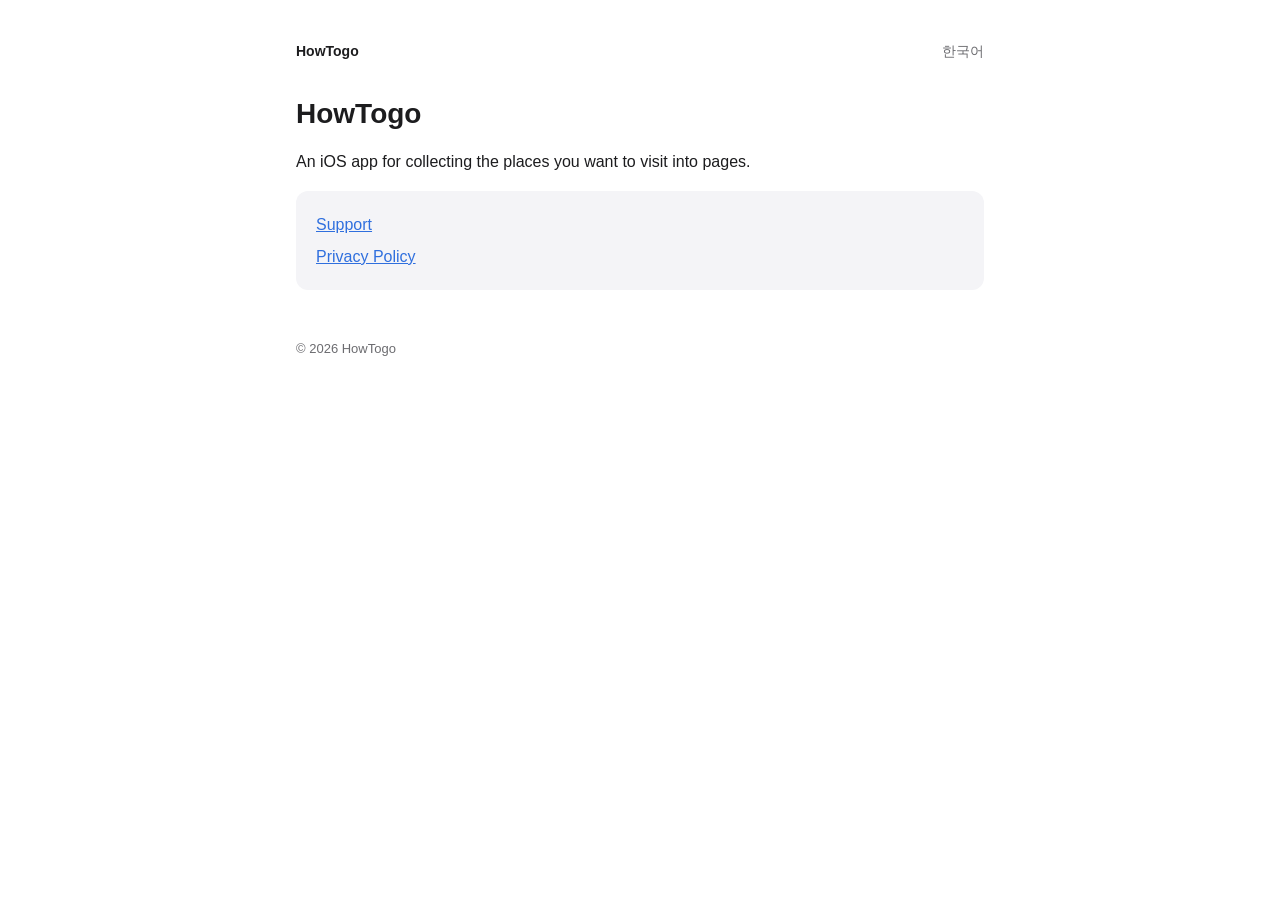
==== en/index.html @ 709a2d75 "영어 개인정보처리방침·고객 지원 페이지 추가 - en/, en/privacy/, en/support/ 에 영어 전체 페이지 - 한국어 페이지 위쪽에 English 전환 링크, 맨 " ====
<!doctype html>
<html lang="en">
<head>
<meta charset="utf-8">
<meta name="viewport" content="width=device-width, initial-scale=1">
<title>HowTogo</title>
<meta name="description" content="An iOS app for collecting the places you want to visit into pages">
<link rel="alternate" hreflang="ko" href="https://jedjoo21-boom.github.io/HowTogo/">
<link rel="stylesheet" href="../style.css">
</head>
<body>
<main>
<nav>
  <a href="./" aria-current="page">HowTogo</a>
  <a class="lang" href="../" hreflang="ko" lang="ko">한국어</a>
</nav>
<h1>HowTogo</h1>
<p>An iOS app for collecting the places you want to visit into pages.</p>
<div class="card">
  <p><a href="support/">Support</a></p>
  <p><a href="privacy/">Privacy Policy</a></p>
</div>
<footer>© 2026 HowTogo</footer>
</main>
</body>
</html>
---- style.css ----
:root {
  --bg: #ffffff;
  --text: #1c1c1e;
  --muted: #6c6c70;
  --line: #e5e5ea;
  --soft: #f4f4f7;
  --accent: #2f6fde;
  color-scheme: light dark;
}

@media (prefers-color-scheme: dark) {
  :root {
    --bg: #121214;
    --text: #f2f2f7;
    --muted: #a1a1a8;
    --line: #2c2c30;
    --soft: #1c1c1f;
    --accent: #7aa7ff;
  }
}

* { box-sizing: border-box; }

body {
  margin: 0;
  background: var(--bg);
  color: var(--text);
  font-family: -apple-system, BlinkMacSystemFont, "Apple SD Gothic Neo", "Noto Sans KR", "Hiragino Sans", sans-serif;
  font-size: 16px;
  line-height: 1.7;
  word-break: keep-all;
  overflow-wrap: break-word;
  -webkit-text-size-adjust: 100%;
}

main {
  max-width: 720px;
  margin: 0 auto;
  padding: 40px 16px 64px;
}

nav {
  display: flex;
  gap: 16px;
  font-size: 14px;
  margin-bottom: 32px;
}

nav a { color: var(--muted); text-decoration: none; }
nav a[aria-current="page"] { color: var(--text); font-weight: 600; }

h1 { font-size: 28px; line-height: 1.3; margin: 0 0 8px; }
h2 { font-size: 20px; margin: 40px 0 8px; padding-top: 8px; }
h3 { font-size: 17px; margin: 28px 0 4px; }

.meta { color: var(--muted); font-size: 14px; margin: 0 0 24px; }

a { color: var(--accent); }

ul { padding-left: 20px; }
li { margin: 4px 0; }

.table-wrap { overflow-x: auto; margin: 12px 0; }

table {
  width: 100%;
  border-collapse: collapse;
  font-size: 15px;
}

th, td {
  text-align: left;
  vertical-align: top;
  padding: 10px 12px;
  border-bottom: 1px solid var(--line);
}

th { background: var(--soft); font-weight: 600; white-space: nowrap; }

.card {
  background: var(--soft);
  border-radius: 12px;
  padding: 16px 20px;
  margin: 16px 0;
}

.card p { margin: 4px 0; }

hr { border: none; border-top: 1px solid var(--line); margin: 56px 0 8px; }

footer { color: var(--muted); font-size: 13px; margin-top: 48px; }

nav .lang { margin-left: auto; }
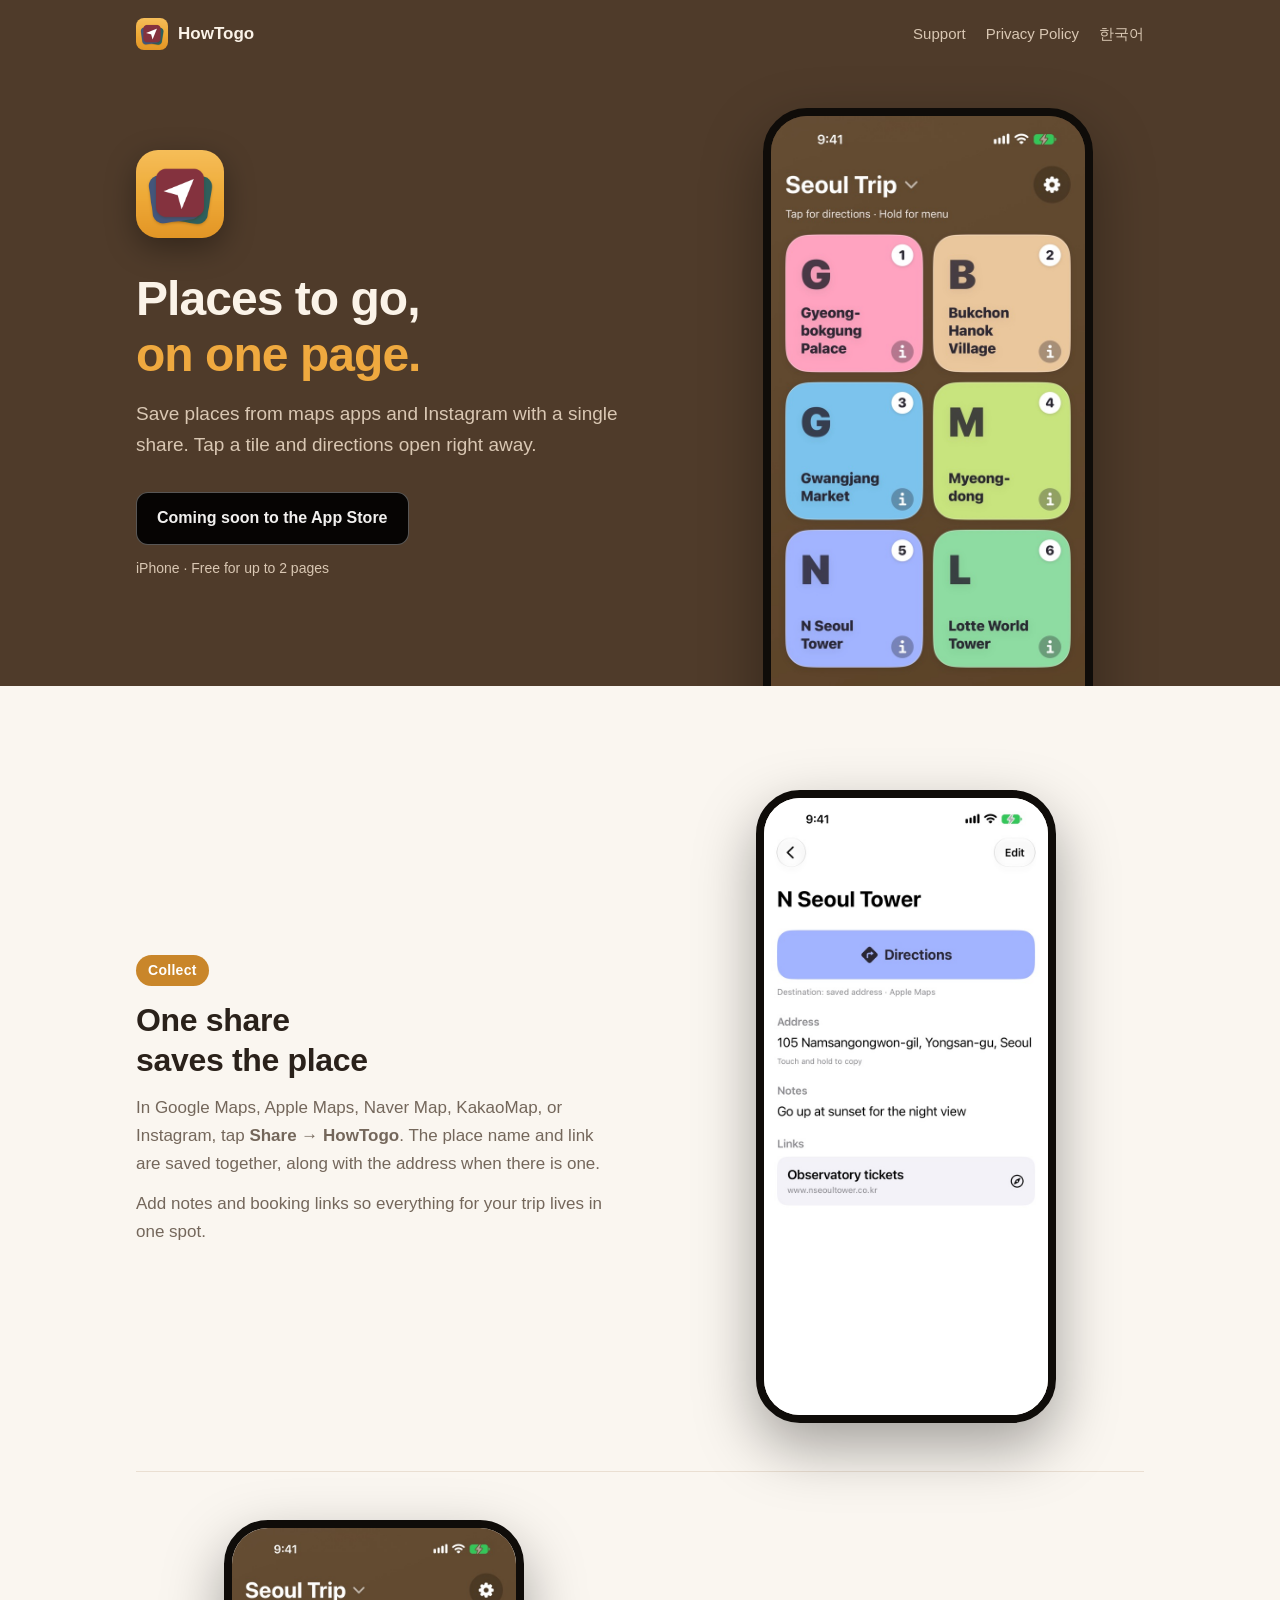
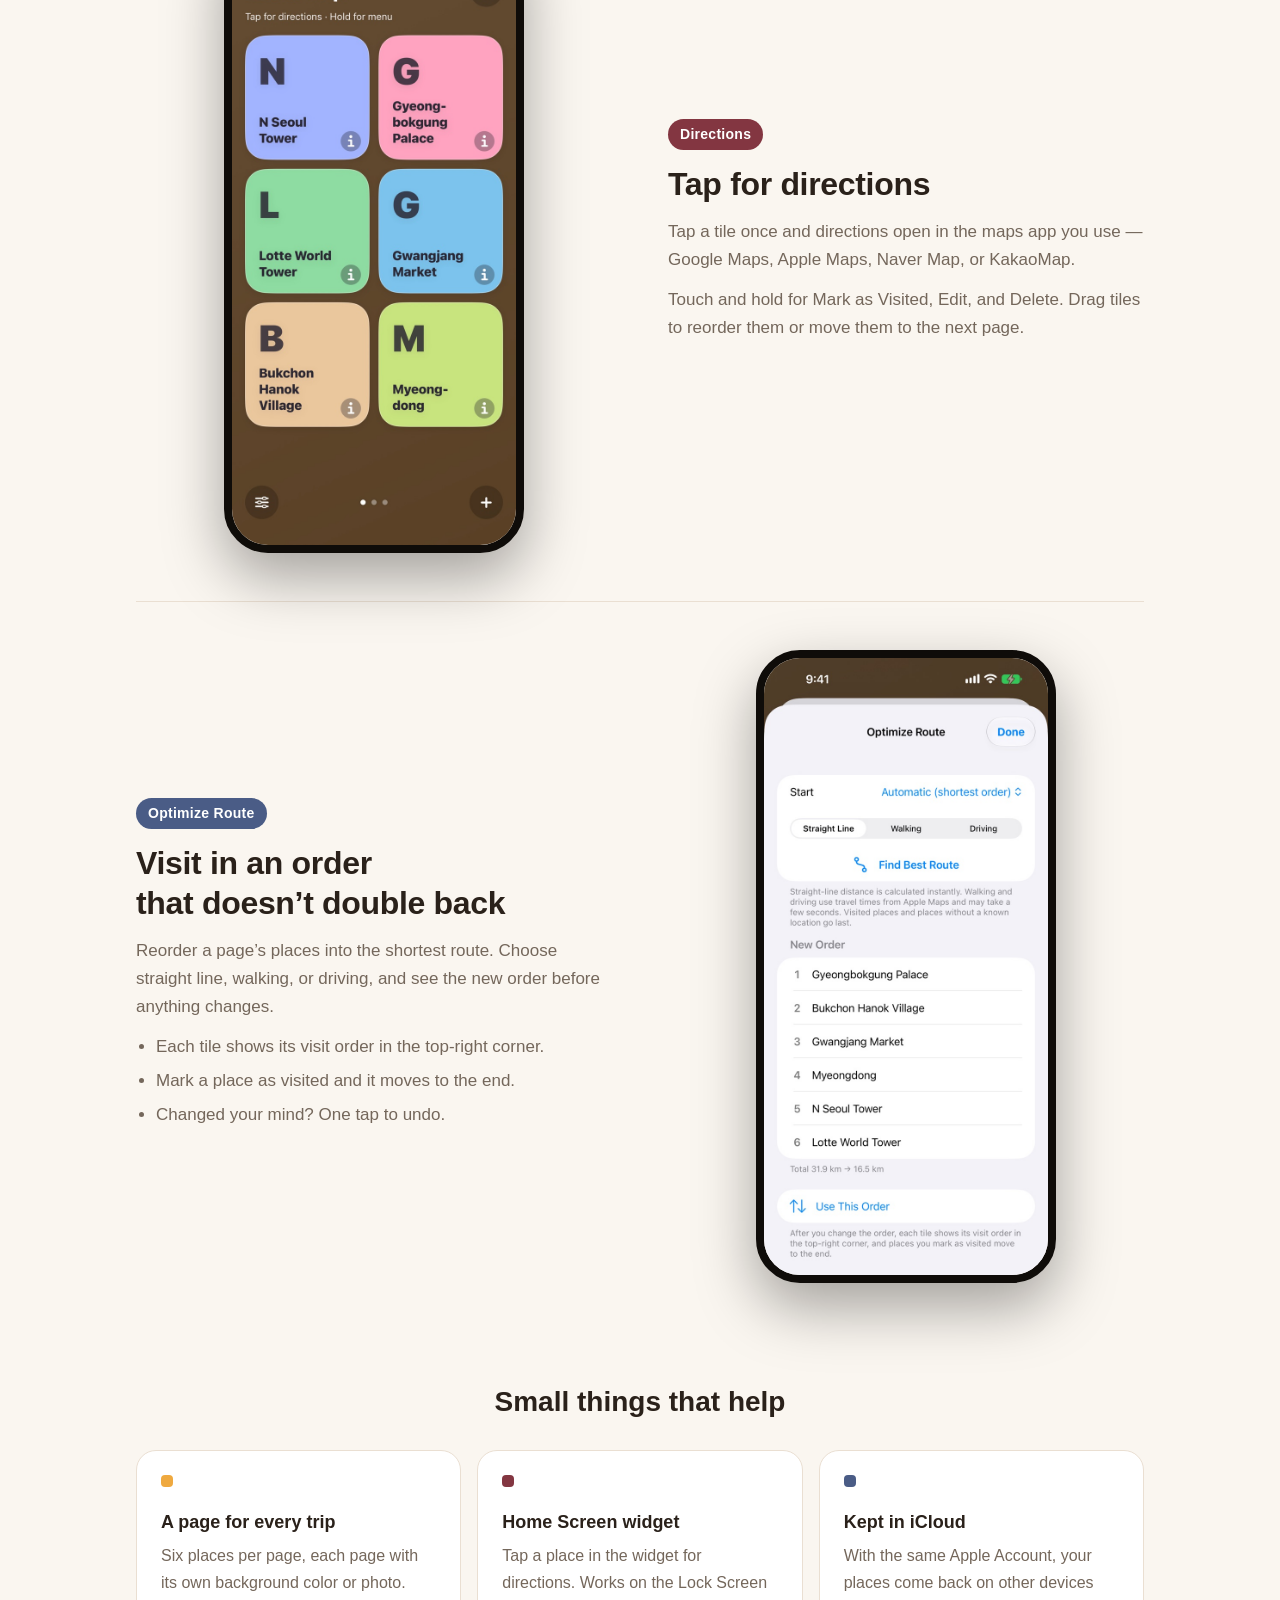
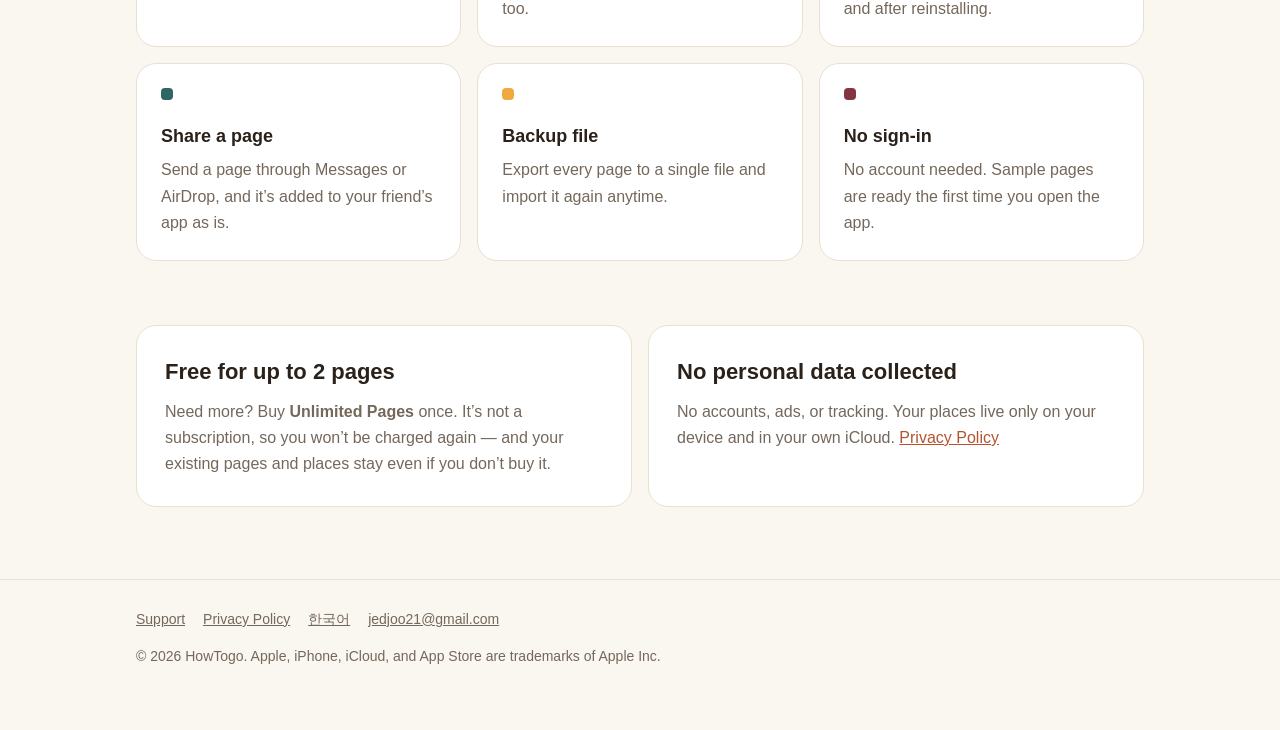
==== commit 9a80ad80: "제품 소개 페이지 추가 (한국어·영어) - 첫 화면(index.html, en/index.html)을 소개 페이지로: 주요 기능 3가지, 작은 기능 6개, 가격·개인정보 - 소개 " ====
--- a/en/index.html
+++ b/en/index.html
@@ -3,24 +3,152 @@
 <head>
 <meta charset="utf-8">
 <meta name="viewport" content="width=device-width, initial-scale=1">
-<title>HowTogo</title>
-<meta name="description" content="An iOS app for collecting the places you want to visit into pages">
+<title>HowTogo — Every place you want to go, on one page</title>
+<meta name="description" content="An iOS app that collects the places you find in maps apps and Instagram with one share, and opens directions with one tap.">
 <link rel="alternate" hreflang="ko" href="https://jedjoo21-boom.github.io/HowTogo/">
-<link rel="stylesheet" href="../style.css">
+<link rel="alternate" hreflang="en" href="https://jedjoo21-boom.github.io/HowTogo/en/">
+<link rel="icon" type="image/png" href="../assets/favicon.png">
+<link rel="apple-touch-icon" href="../assets/apple-touch-icon.png">
+<meta property="og:type" content="website">
+<meta property="og:site_name" content="HowTogo">
+<meta property="og:title" content="HowTogo — Every place you want to go, on one page">
+<meta property="og:description" content="Save places with one share. Tap for directions.">
+<meta property="og:url" content="https://jedjoo21-boom.github.io/HowTogo/en/">
+<meta property="og:image" content="https://jedjoo21-boom.github.io/HowTogo/assets/icon-512.png">
+<meta property="og:locale" content="en_US">
+<meta name="twitter:card" content="summary">
+<!-- After launch, add the App Store app ID to show Safari's app banner: <meta name="apple-itunes-app" content="app-id=APP_ID"> -->
+<link rel="stylesheet" href="../landing.css">
 </head>
 <body>
+
+<header class="hero">
+  <div class="wrap">
+    <nav class="topbar" aria-label="Site">
+      <a class="brand" href="./"><img src="../assets/favicon.png" alt="" width="32" height="32">HowTogo</a>
+      <a class="hide-narrow" href="support/">Support</a>
+      <a class="hide-narrow" href="privacy/">Privacy Policy</a>
+      <a href="../" hreflang="ko" lang="ko">한국어</a>
+    </nav>
+
+    <div class="hero-grid">
+      <div class="hero-copy">
+        <img class="hero-icon" src="../assets/icon-512.png" alt="HowTogo app icon" width="88" height="88">
+        <h1>Places to go,<br><span class="accent">on one page.</span></h1>
+        <p class="lead">Save places from maps apps and Instagram with a single share. Tap a tile and directions open right away.</p>
+        <!-- After launch: replace with Apple's official "Download on the App Store" badge and link to the app -->
+        <a class="store-badge" aria-disabled="true">Coming soon to the App Store</a>
+        <p class="hero-note">iPhone · Free for up to 2 pages</p>
+      </div>
+      <div class="hero-shot">
+        <img class="phone" src="../assets/en/visit-order.jpg" alt="A Seoul Trip page with colored tiles for Gyeongbokgung Palace, Bukchon Hanok Village, Gwangjang Market, Myeongdong, N Seoul Tower, and Lotte World Tower, each with a visit order number" width="660" height="1434">
+      </div>
+    </div>
+  </div>
+</header>
+
 <main>
-<nav>
-  <a href="./" aria-current="page">HowTogo</a>
-  <a class="lang" href="../" hreflang="ko" lang="ko">한국어</a>
-</nav>
-<h1>HowTogo</h1>
-<p>An iOS app for collecting the places you want to visit into pages.</p>
-<div class="card">
-  <p><a href="support/">Support</a></p>
-  <p><a href="privacy/">Privacy Policy</a></p>
-</div>
-<footer>© 2026 HowTogo</footer>
+  <section class="features wrap" aria-label="Features">
+    <article class="feature">
+      <div class="feature-copy">
+        <span class="kicker amber">Collect</span>
+        <h2>One share<br>saves the place</h2>
+        <p>In Google Maps, Apple Maps, Naver Map, KakaoMap, or Instagram, tap <strong>Share → HowTogo</strong>. The place name and link are saved together, along with the address when there is one.</p>
+        <p>Add notes and booking links so everything for your trip lives in one spot.</p>
+      </div>
+      <div class="feature-shot">
+        <img class="phone" src="../assets/en/place-details.jpg" alt="N Seoul Tower details with a Directions button, the address, a note, and an observatory tickets link" width="660" height="1434" loading="lazy">
+      </div>
+    </article>
+
+    <article class="feature flip">
+      <div class="feature-copy">
+        <span class="kicker wine">Directions</span>
+        <h2>Tap for directions</h2>
+        <p>Tap a tile once and directions open in the maps app you use — Google Maps, Apple Maps, Naver Map, or KakaoMap.</p>
+        <p>Touch and hold for Mark as Visited, Edit, and Delete. Drag tiles to reorder them or move them to the next page.</p>
+      </div>
+      <div class="feature-shot">
+        <img class="phone" src="../assets/en/page.jpg" alt="A Seoul Trip page with colored tiles for N Seoul Tower, Gyeongbokgung Palace, Lotte World Tower, Gwangjang Market, Bukchon Hanok Village, and Myeongdong" width="660" height="1434" loading="lazy">
+      </div>
+    </article>
+
+    <article class="feature">
+      <div class="feature-copy">
+        <span class="kicker slate">Optimize Route</span>
+        <h2>Visit in an order<br>that doesn’t double back</h2>
+        <p>Reorder a page’s places into the shortest route. Choose straight line, walking, or driving, and see the new order before anything changes.</p>
+        <ul>
+          <li>Each tile shows its visit order in the top-right corner.</li>
+          <li>Mark a place as visited and it moves to the end.</li>
+          <li>Changed your mind? One tap to undo.</li>
+        </ul>
+      </div>
+      <div class="feature-shot">
+        <img class="phone" src="../assets/en/optimize-route.jpg" alt="Optimize Route screen. The new order shortens the total distance from 31.9 km to 16.5 km" width="660" height="1434" loading="lazy">
+      </div>
+    </article>
+  </section>
+
+  <section class="extras wrap" aria-labelledby="extras-title">
+    <h2 id="extras-title">Small things that help</h2>
+    <div class="extras-grid">
+      <div class="card">
+        <span class="dot" style="background: var(--amber)"></span>
+        <h3>A page for every trip</h3>
+        <p>Six places per page, each page with its own background color or photo.</p>
+      </div>
+      <div class="card">
+        <span class="dot" style="background: var(--wine)"></span>
+        <h3>Home Screen widget</h3>
+        <p>Tap a place in the widget for directions. Works on the Lock Screen too.</p>
+      </div>
+      <div class="card">
+        <span class="dot" style="background: var(--slate)"></span>
+        <h3>Kept in iCloud</h3>
+        <p>With the same Apple Account, your places come back on other devices and after reinstalling.</p>
+      </div>
+      <div class="card">
+        <span class="dot" style="background: var(--teal)"></span>
+        <h3>Share a page</h3>
+        <p>Send a page through Messages or AirDrop, and it’s added to your friend’s app as is.</p>
+      </div>
+      <div class="card">
+        <span class="dot" style="background: var(--amber)"></span>
+        <h3>Backup file</h3>
+        <p>Export every page to a single file and import it again anytime.</p>
+      </div>
+      <div class="card">
+        <span class="dot" style="background: var(--wine)"></span>
+        <h3>No sign-in</h3>
+        <p>No account needed. Sample pages are ready the first time you open the app.</p>
+      </div>
+    </div>
+  </section>
+
+  <section class="plans wrap" aria-label="Pricing and privacy">
+    <div class="card">
+      <h3>Free for up to 2 pages</h3>
+      <p>Need more? Buy <strong>Unlimited Pages</strong> once. It’s not a subscription, so you won’t be charged again — and your existing pages and places stay even if you don’t buy it.</p>
+    </div>
+    <div class="card">
+      <h3>No personal data collected</h3>
+      <p>No accounts, ads, or tracking. Your places live only on your device and in your own iCloud. <a href="privacy/">Privacy Policy</a></p>
+    </div>
+  </section>
 </main>
+
+<footer>
+  <div class="wrap">
+    <nav aria-label="Footer">
+      <a href="support/">Support</a>
+      <a href="privacy/">Privacy Policy</a>
+      <a href="../" hreflang="ko" lang="ko">한국어</a>
+      <a href="mailto:jedjoo21@gmail.com">jedjoo21@gmail.com</a>
+    </nav>
+    <p>© 2026 HowTogo. Apple, iPhone, iCloud, and App Store are trademarks of Apple Inc.</p>
+  </div>
+</footer>
+
 </body>
 </html>
--- a/landing.css
+++ b/landing.css
@@ -0,0 +1,272 @@
+/* HowTogo 제품 소개 페이지 (index.html, en/index.html) 전용. 개인정보·지원 페이지는 style.css 를 쓴다. */
+:root {
+  --bg: #faf6f0;
+  --surface: #ffffff;
+  --text: #2a211a;
+  --muted: #74675b;
+  --line: #eadfd2;
+  --hero-bg: #4f3b2a;
+  --hero-text: #fbf3e8;
+  --hero-muted: #d9c7b3;
+  --amber: #efa93f;
+  --wine: #833641;
+  --slate: #4a5c86;
+  --teal: #2f6563;
+  --accent: #b5532f;
+  --badge-bg: #1c1712;
+  --badge-text: #ffffff;
+  color-scheme: light dark;
+}
+
+@media (prefers-color-scheme: dark) {
+  :root {
+    --bg: #17120e;
+    --surface: #221b15;
+    --text: #f4ece2;
+    --muted: #b5a797;
+    --line: #362b22;
+    --hero-bg: #2d2118;
+    --hero-text: #fbf3e8;
+    --hero-muted: #cdb9a3;
+    --accent: #f0a66f;
+    --badge-bg: #fbf3e8;
+    --badge-text: #1c1712;
+  }
+}
+
+* { box-sizing: border-box; }
+
+body {
+  margin: 0;
+  background: var(--bg);
+  color: var(--text);
+  font-family: -apple-system, BlinkMacSystemFont, "Apple SD Gothic Neo", "Noto Sans KR", "Hiragino Sans", sans-serif;
+  font-size: 17px;
+  line-height: 1.65;
+  word-break: keep-all;
+  overflow-wrap: break-word;
+  -webkit-text-size-adjust: 100%;
+}
+
+a { color: var(--accent); }
+
+.wrap {
+  max-width: 1040px;
+  margin: 0 auto;
+  padding: 0 16px;
+}
+
+/* 머리 */
+.hero {
+  background: var(--hero-bg);
+  color: var(--hero-text);
+  overflow: hidden;
+}
+
+.topbar {
+  display: flex;
+  align-items: center;
+  gap: 20px;
+  padding: 18px 0;
+  font-size: 15px;
+}
+
+.topbar .brand {
+  display: flex;
+  align-items: center;
+  gap: 10px;
+  color: var(--hero-text);
+  text-decoration: none;
+  font-weight: 700;
+  font-size: 17px;
+  margin-right: auto;
+}
+
+.topbar .brand img { width: 32px; height: 32px; border-radius: 8px; }
+.topbar a { color: var(--hero-muted); text-decoration: none; }
+.topbar a:hover { color: var(--hero-text); }
+
+.hero-grid {
+  display: grid;
+  grid-template-columns: 1.1fr 0.9fr;
+  gap: 48px;
+  align-items: center;
+  padding: 40px 0 0;
+}
+
+.hero-copy { padding-bottom: 64px; }
+
+.hero-icon {
+  width: 88px;
+  height: 88px;
+  border-radius: 22px;
+  box-shadow: 0 10px 30px rgba(0, 0, 0, 0.35);
+  margin-bottom: 24px;
+}
+
+.hero h1, .feature h2 { text-wrap: balance; }
+
+.hero h1 {
+  font-size: 48px;
+  line-height: 1.15;
+  letter-spacing: -0.02em;
+  margin: 0 0 16px;
+}
+
+.hero h1 .accent { color: var(--amber); }
+
+.hero .lead {
+  font-size: 19px;
+  color: var(--hero-muted);
+  margin: 0 0 32px;
+  max-width: 30em;
+}
+
+.store-badge {
+  display: inline-flex;
+  align-items: center;
+  gap: 10px;
+  padding: 12px 20px;
+  border-radius: 12px;
+  background: #000;
+  color: #fff;
+  border: 1px solid rgba(255, 255, 255, 0.35);
+  text-decoration: none;
+  font-weight: 600;
+  font-size: 16px;
+}
+
+.store-badge svg { width: 20px; height: 20px; fill: currentColor; }
+.store-badge[aria-disabled="true"] { cursor: default; opacity: 0.92; }
+
+.hero-note { font-size: 14px; color: var(--hero-muted); margin: 12px 0 0; }
+
+.hero-shot {
+  align-self: end;
+  justify-self: center;
+  width: min(100%, 330px);
+  margin-bottom: -120px;
+}
+
+/* 휴대폰 화면 */
+.phone {
+  display: block;
+  width: 100%;
+  height: auto;
+  border-radius: 44px;
+  border: 8px solid #0f0c09;
+  box-shadow: 0 24px 60px rgba(0, 0, 0, 0.35);
+  background: #0f0c09;
+}
+
+/* 기능 */
+.features { padding-top: 56px; padding-bottom: 24px; }
+
+.feature {
+  display: grid;
+  grid-template-columns: 1fr 1fr;
+  gap: 56px;
+  align-items: center;
+  padding: 48px 0;
+}
+
+.feature + .feature { border-top: 1px solid var(--line); }
+.feature.flip .feature-copy { order: 2; }
+
+.feature-shot { justify-self: center; width: min(100%, 300px); }
+
+.feature .kicker {
+  display: inline-block;
+  font-size: 14px;
+  font-weight: 700;
+  letter-spacing: 0.02em;
+  padding: 4px 12px;
+  border-radius: 999px;
+  color: #fff;
+  margin-bottom: 14px;
+}
+
+.kicker.amber { background: #c9862a; }
+.kicker.wine { background: var(--wine); }
+.kicker.slate { background: var(--slate); }
+.kicker.teal { background: var(--teal); }
+
+.feature h2 {
+  font-size: 32px;
+  line-height: 1.25;
+  letter-spacing: -0.01em;
+  margin: 0 0 14px;
+}
+
+.feature p { color: var(--muted); margin: 0 0 12px; }
+
+.feature ul { padding-left: 20px; margin: 12px 0 0; color: var(--muted); }
+.feature li { margin: 6px 0; }
+
+/* 작은 장점들 */
+.extras { padding-top: 24px; padding-bottom: 64px; }
+
+.extras h2 { font-size: 28px; margin: 0 0 24px; text-align: center; }
+
+.extras-grid {
+  display: grid;
+  grid-template-columns: repeat(3, 1fr);
+  gap: 16px;
+}
+
+.card {
+  background: var(--surface);
+  border: 1px solid var(--line);
+  border-radius: 20px;
+  padding: 24px;
+}
+
+.card h3 { font-size: 18px; margin: 0 0 6px; }
+.card p { color: var(--muted); margin: 0; font-size: 16px; }
+
+.card .dot {
+  display: inline-block;
+  width: 12px;
+  height: 12px;
+  border-radius: 4px;
+  margin-bottom: 12px;
+}
+
+/* 가격·개인정보 */
+.plans {
+  display: grid;
+  grid-template-columns: 1fr 1fr;
+  gap: 16px;
+  padding-bottom: 72px;
+}
+
+.plans .card { padding: 28px; }
+.plans h3 { font-size: 22px; margin-bottom: 8px; }
+
+/* 꼬리 */
+footer {
+  border-top: 1px solid var(--line);
+  padding: 28px 0 48px;
+  color: var(--muted);
+  font-size: 14px;
+}
+
+footer nav { display: flex; flex-wrap: wrap; gap: 18px; margin-bottom: 10px; }
+footer a { color: var(--muted); }
+
+/* 좁은 화면 */
+@media (max-width: 820px) {
+  .hero-grid { grid-template-columns: 1fr; gap: 0; padding-top: 24px; }
+  .hero-copy { padding-bottom: 40px; }
+  .hero h1 { font-size: 36px; }
+  .hero .lead { font-size: 17px; }
+  .hero-shot { width: min(78%, 300px); margin-bottom: -96px; }
+  .features { padding-top: 32px; }
+  .feature { grid-template-columns: 1fr; gap: 28px; padding: 40px 0; }
+  .feature.flip .feature-copy { order: 0; }
+  .feature h2 { font-size: 26px; }
+  .feature-shot { width: min(78%, 280px); }
+  .extras-grid, .plans { grid-template-columns: 1fr; }
+  .topbar { gap: 14px; font-size: 14px; }
+  .topbar .hide-narrow { display: none; }
+}
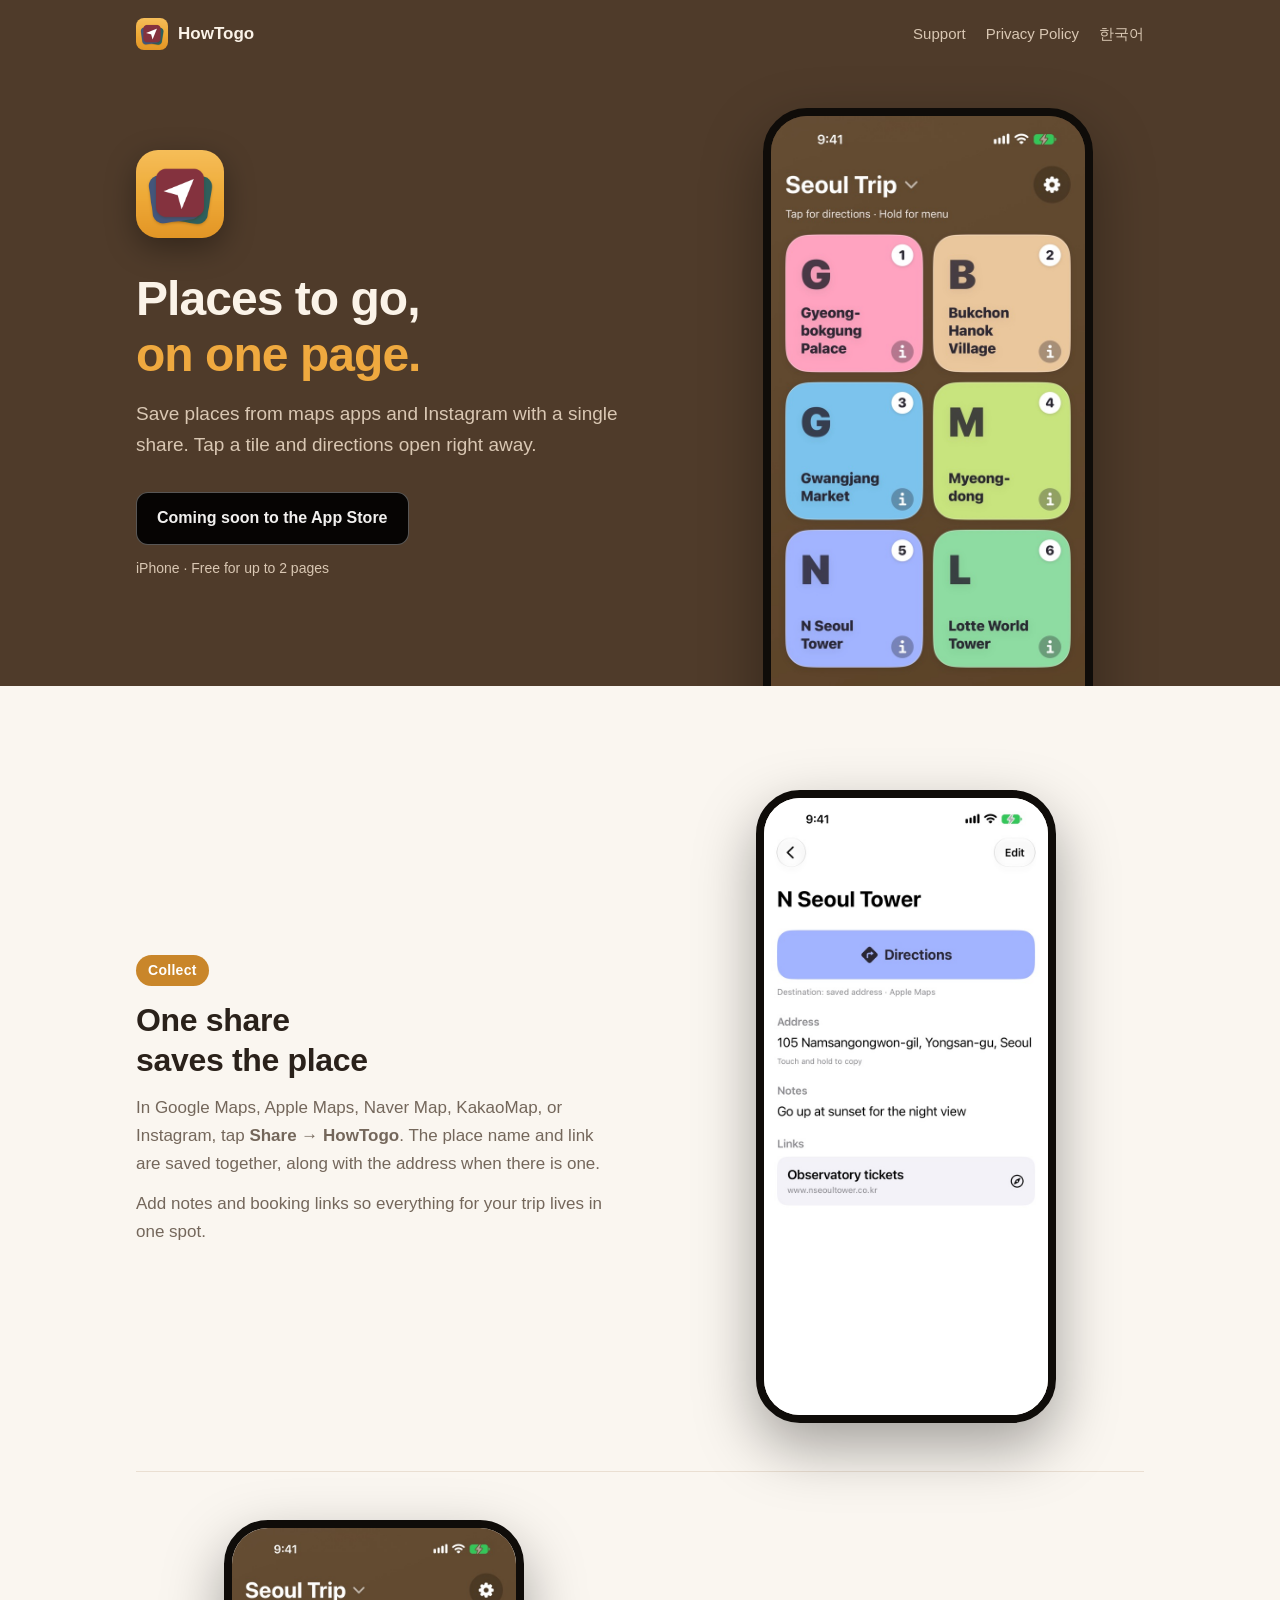
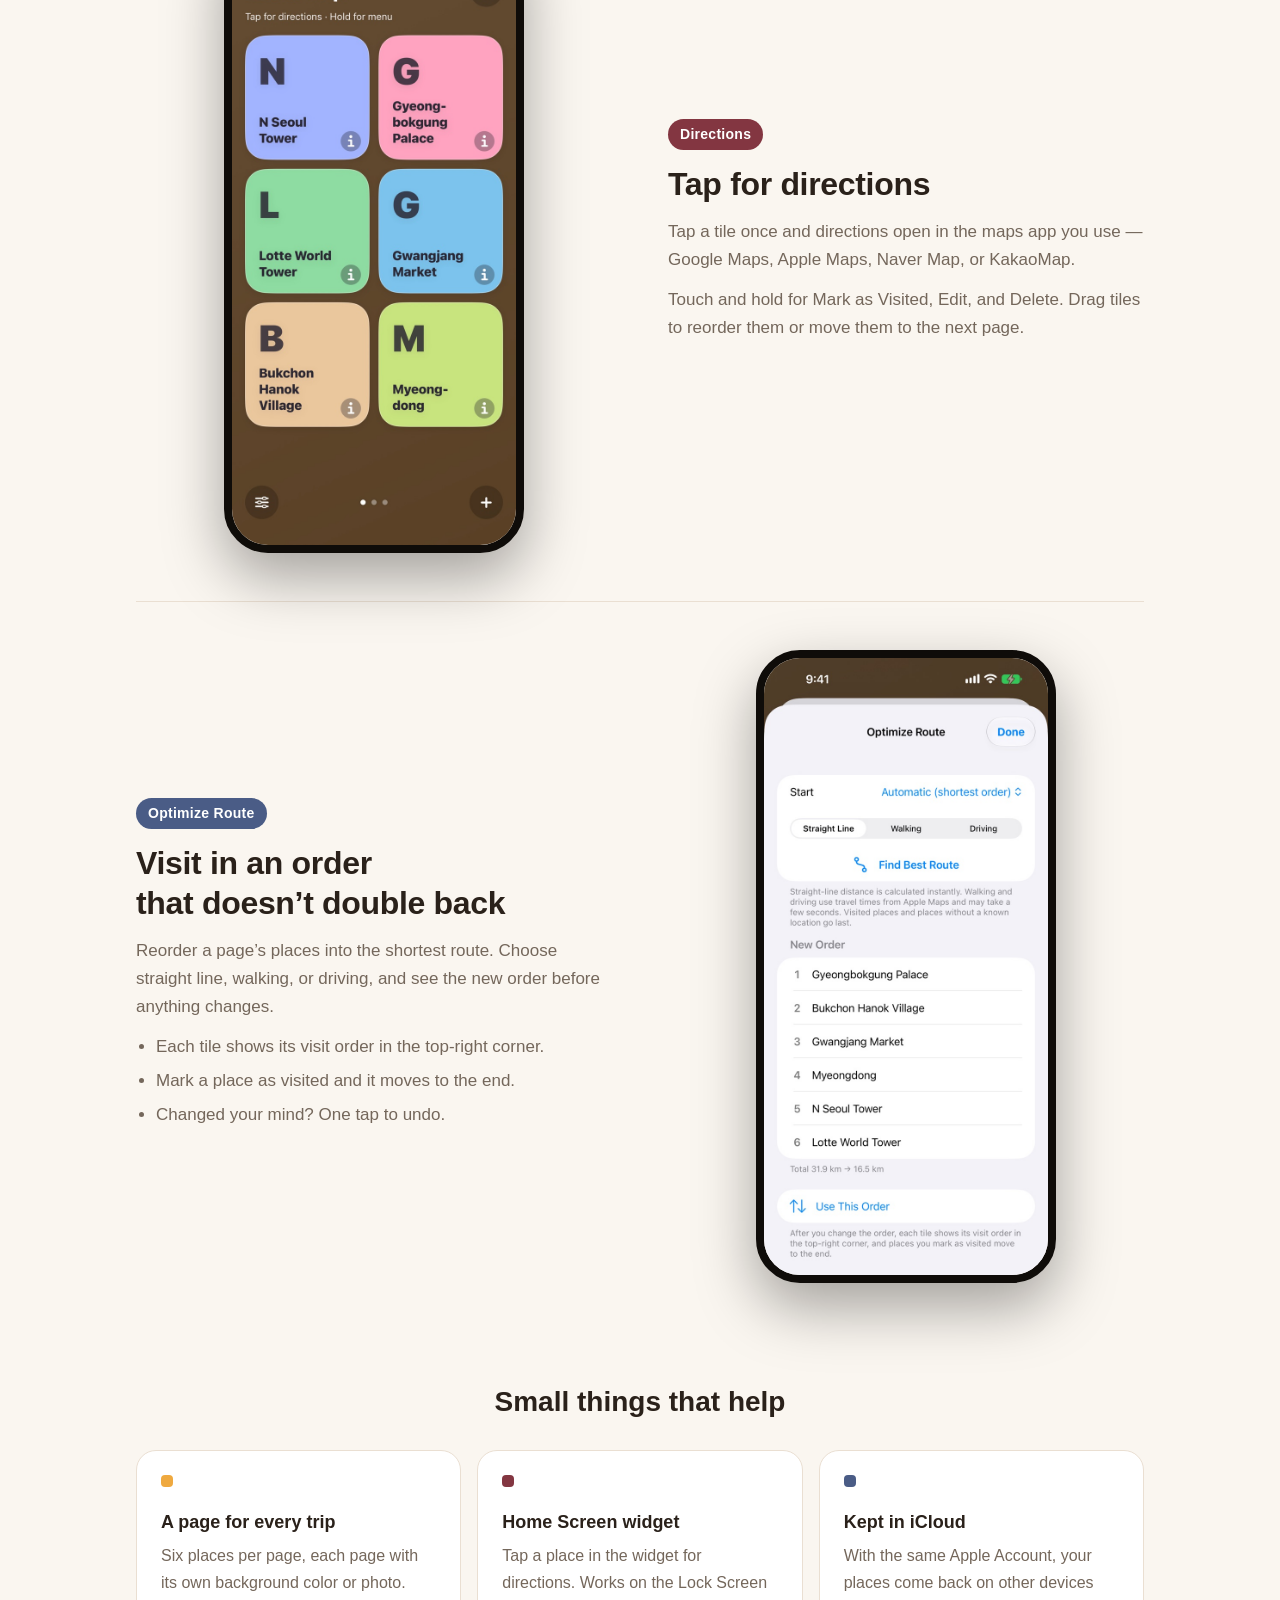
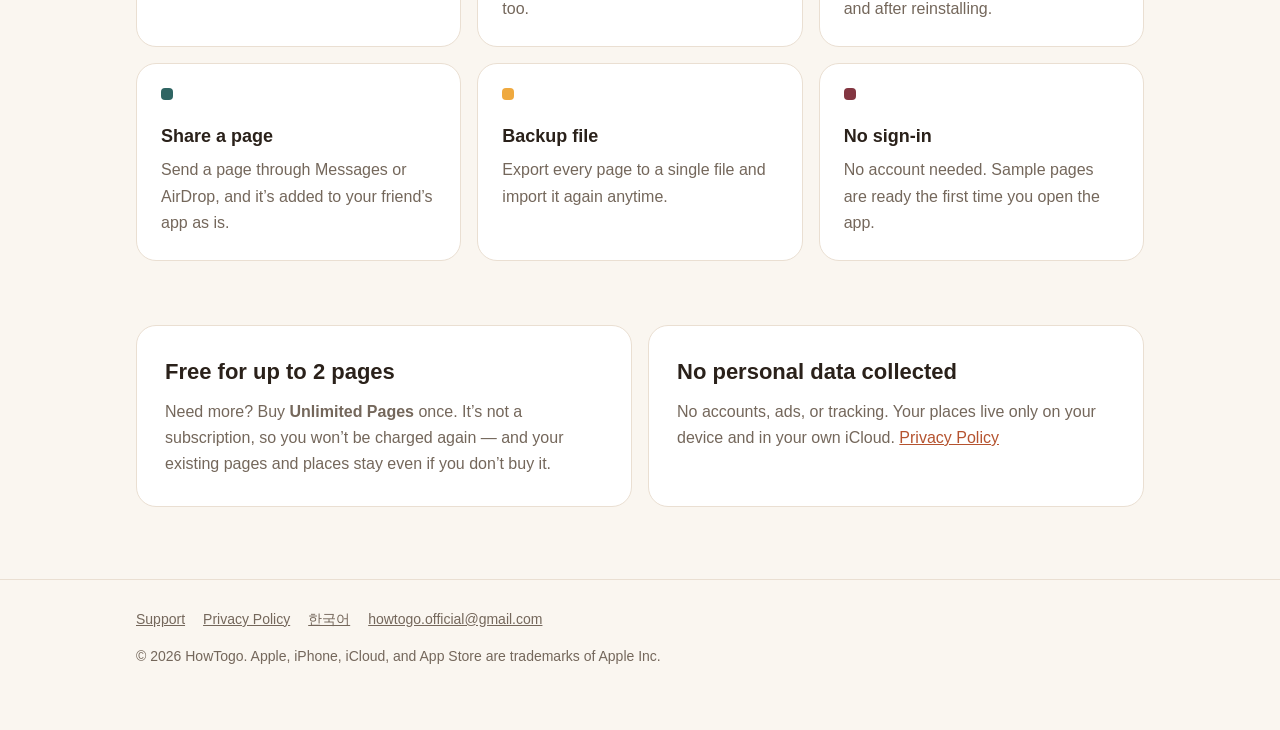
==== commit 97176bd2: "문의 이메일을 howtogo.official@gmail.com 으로 변경 Co-Authored-By: Claude Opus 5.5 <noreply@anthropic.com>" ====
--- a/en/index.html
+++ b/en/index.html
@@ -144,7 +144,7 @@
       <a href="support/">Support</a>
       <a href="privacy/">Privacy Policy</a>
       <a href="../" hreflang="ko" lang="ko">한국어</a>
-      <a href="mailto:jedjoo21@gmail.com">jedjoo21@gmail.com</a>
+      <a href="mailto:howtogo.official@gmail.com">howtogo.official@gmail.com</a>
     </nav>
     <p>© 2026 HowTogo. Apple, iPhone, iCloud, and App Store are trademarks of Apple Inc.</p>
   </div>
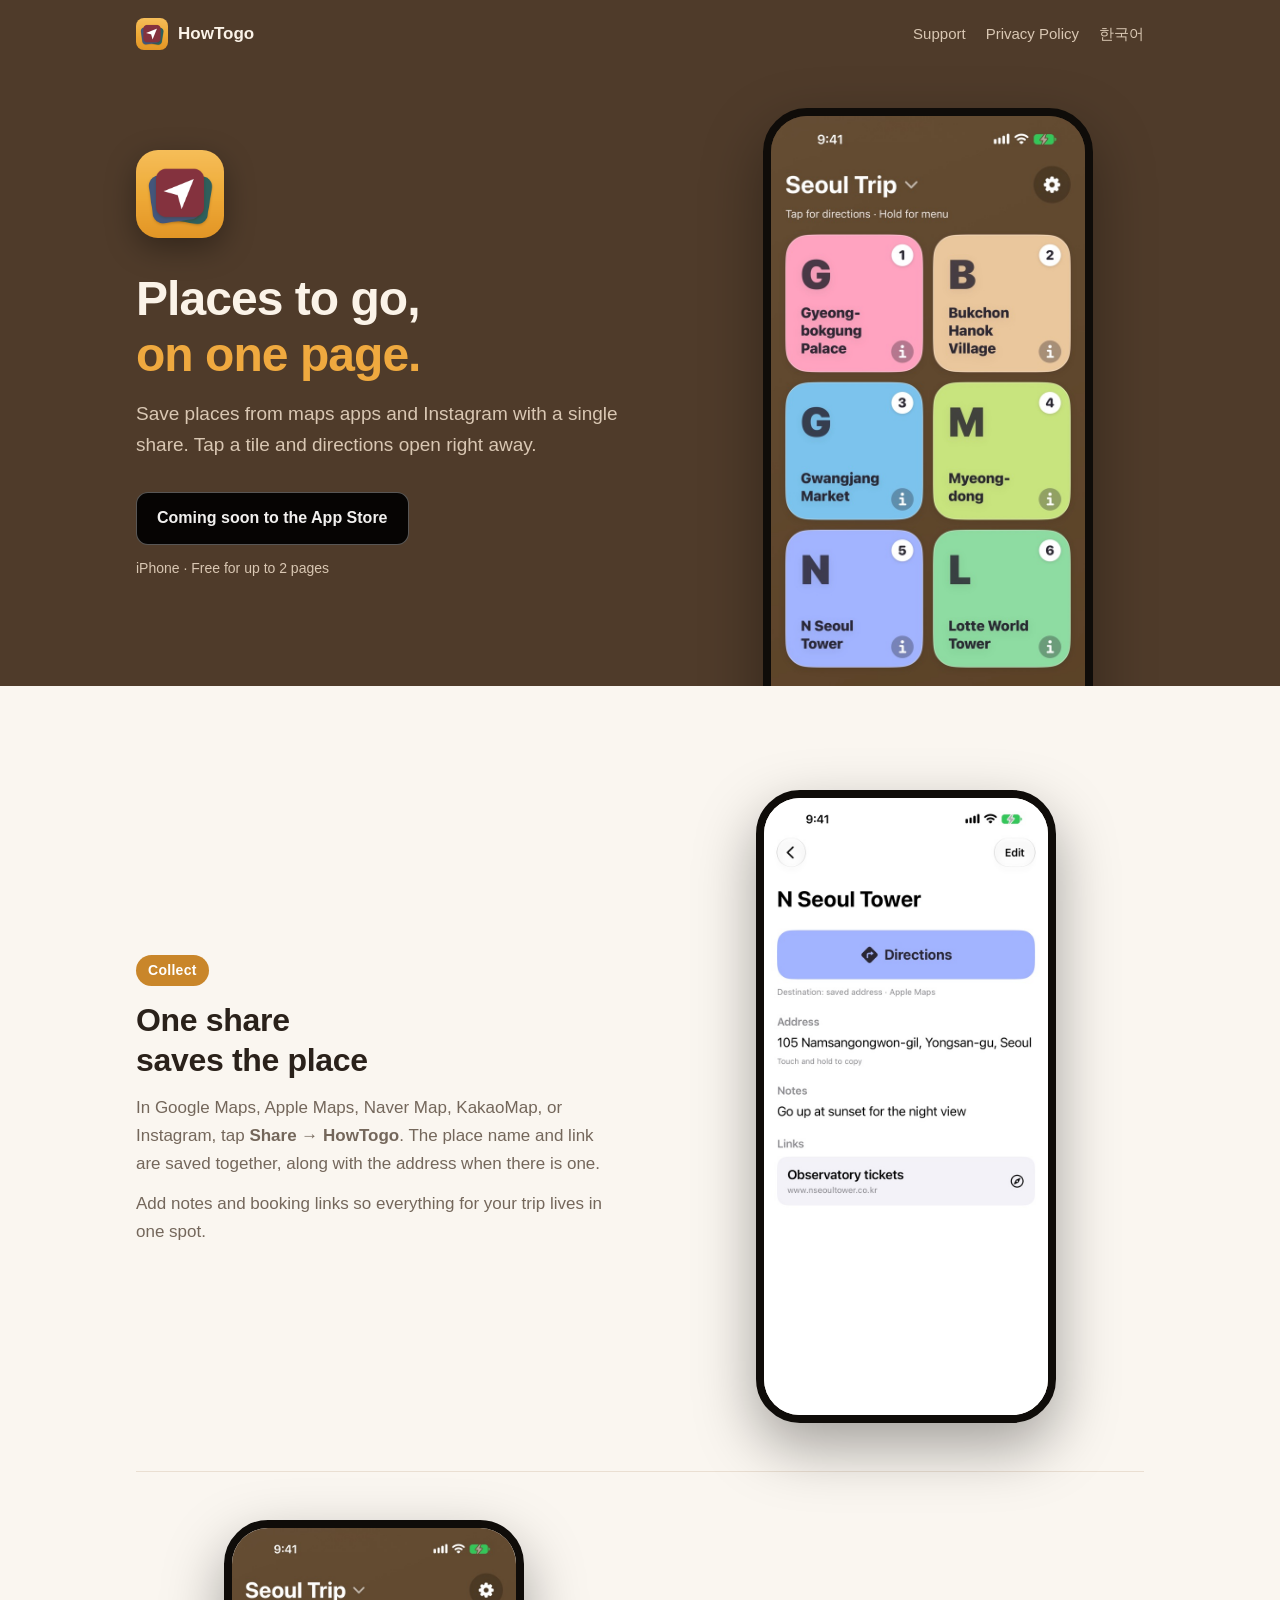
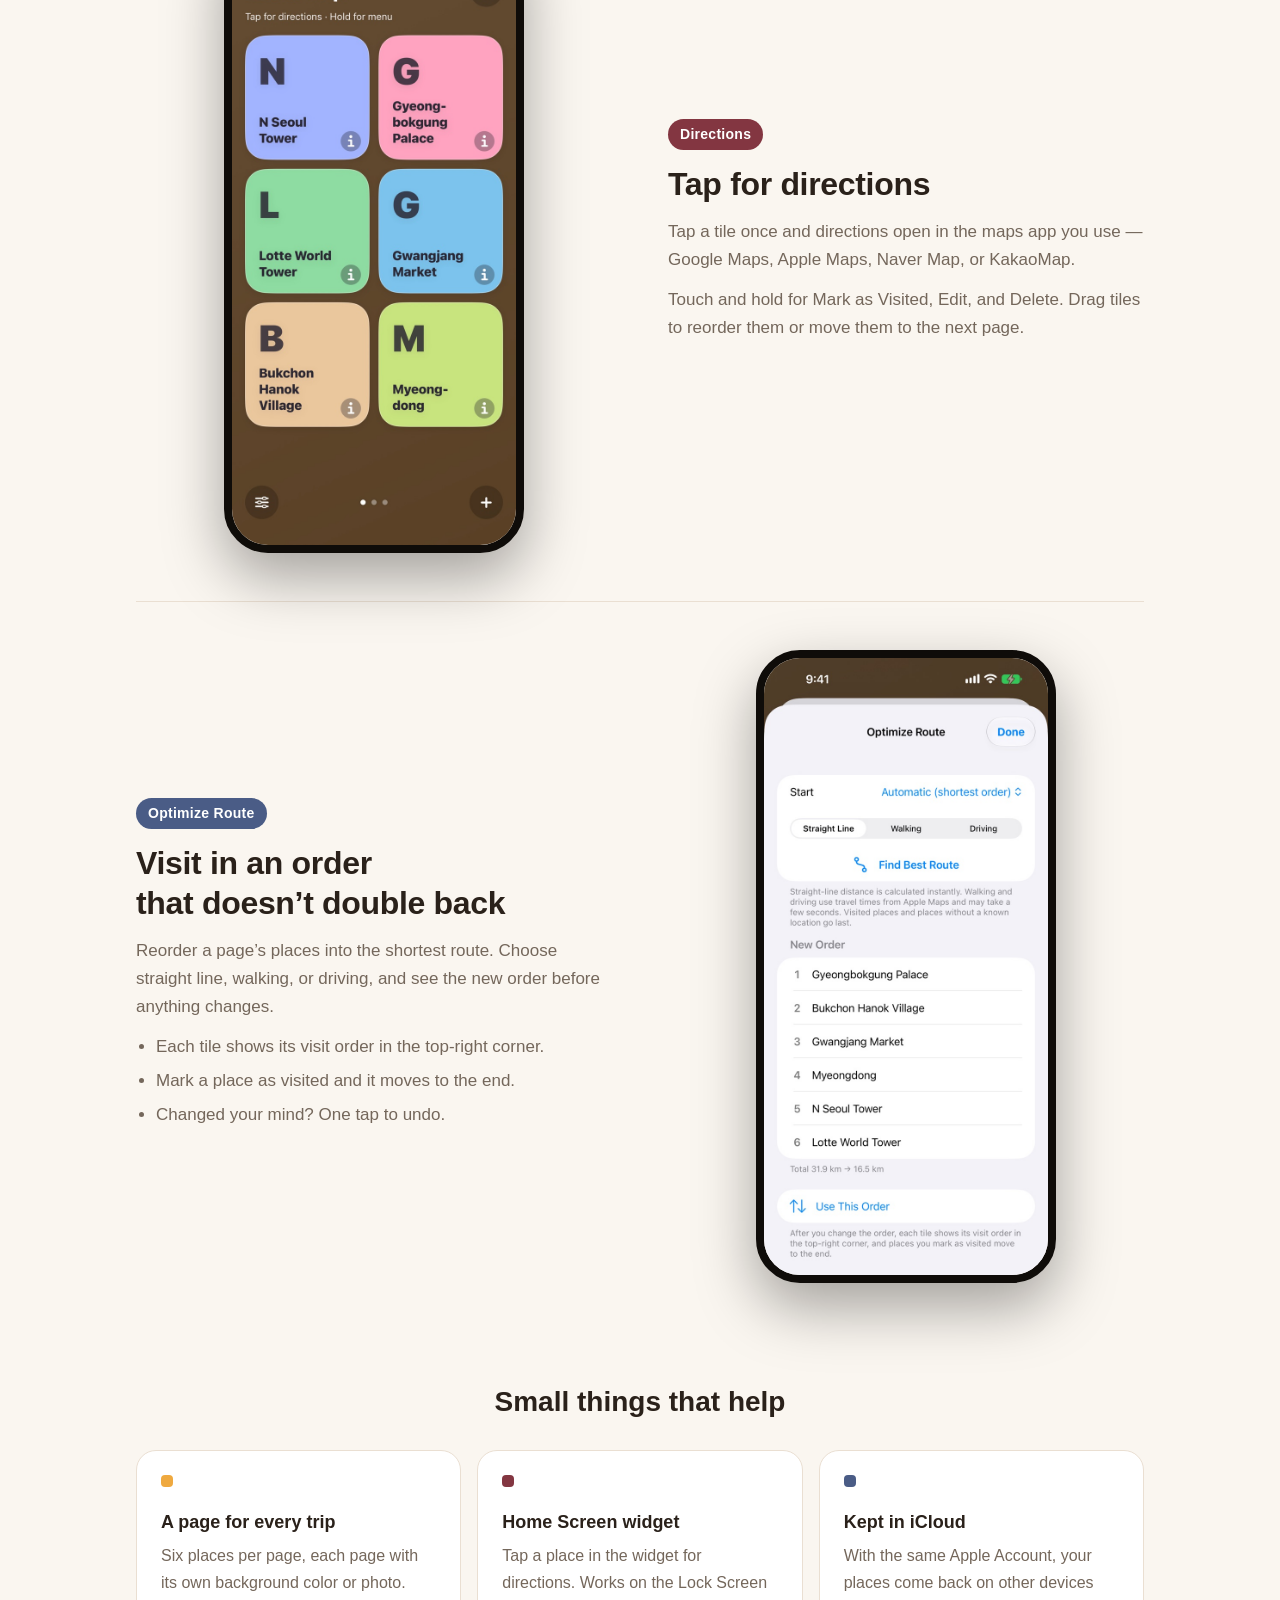
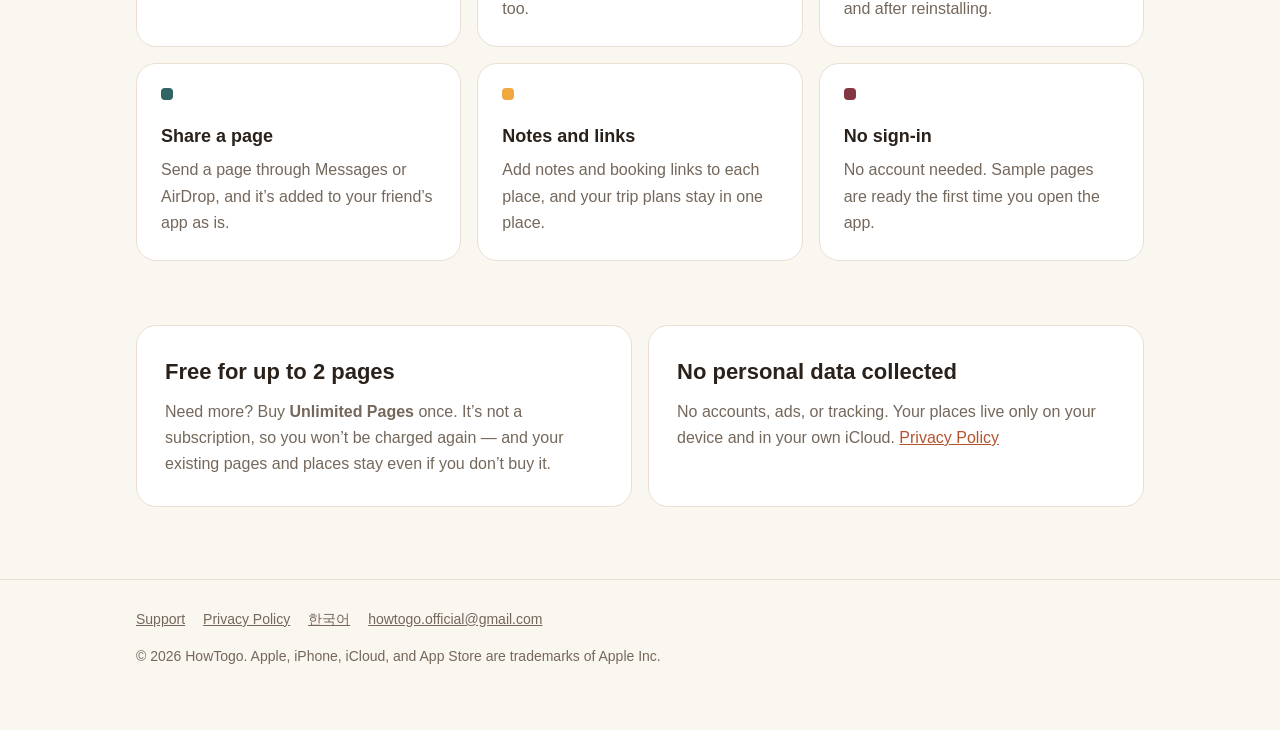
==== commit 6b1ccc90: "백업 파일 기능 안내 제거 (앱 빌드 15에서 숨김) - 소개 페이지: '백업 파일' 카드를 '메모와 링크' 로 교체 (한국어·영어) - 고객 지원: 파일로 내보내기 안내 대신 i" ====
--- a/en/index.html
+++ b/en/index.html
@@ -115,8 +115,8 @@
       </div>
       <div class="card">
         <span class="dot" style="background: var(--amber)"></span>
-        <h3>Backup file</h3>
-        <p>Export every page to a single file and import it again anytime.</p>
+        <h3>Notes and links</h3>
+        <p>Add notes and booking links to each place, and your trip plans stay in one place.</p>
       </div>
       <div class="card">
         <span class="dot" style="background: var(--wine)"></span>
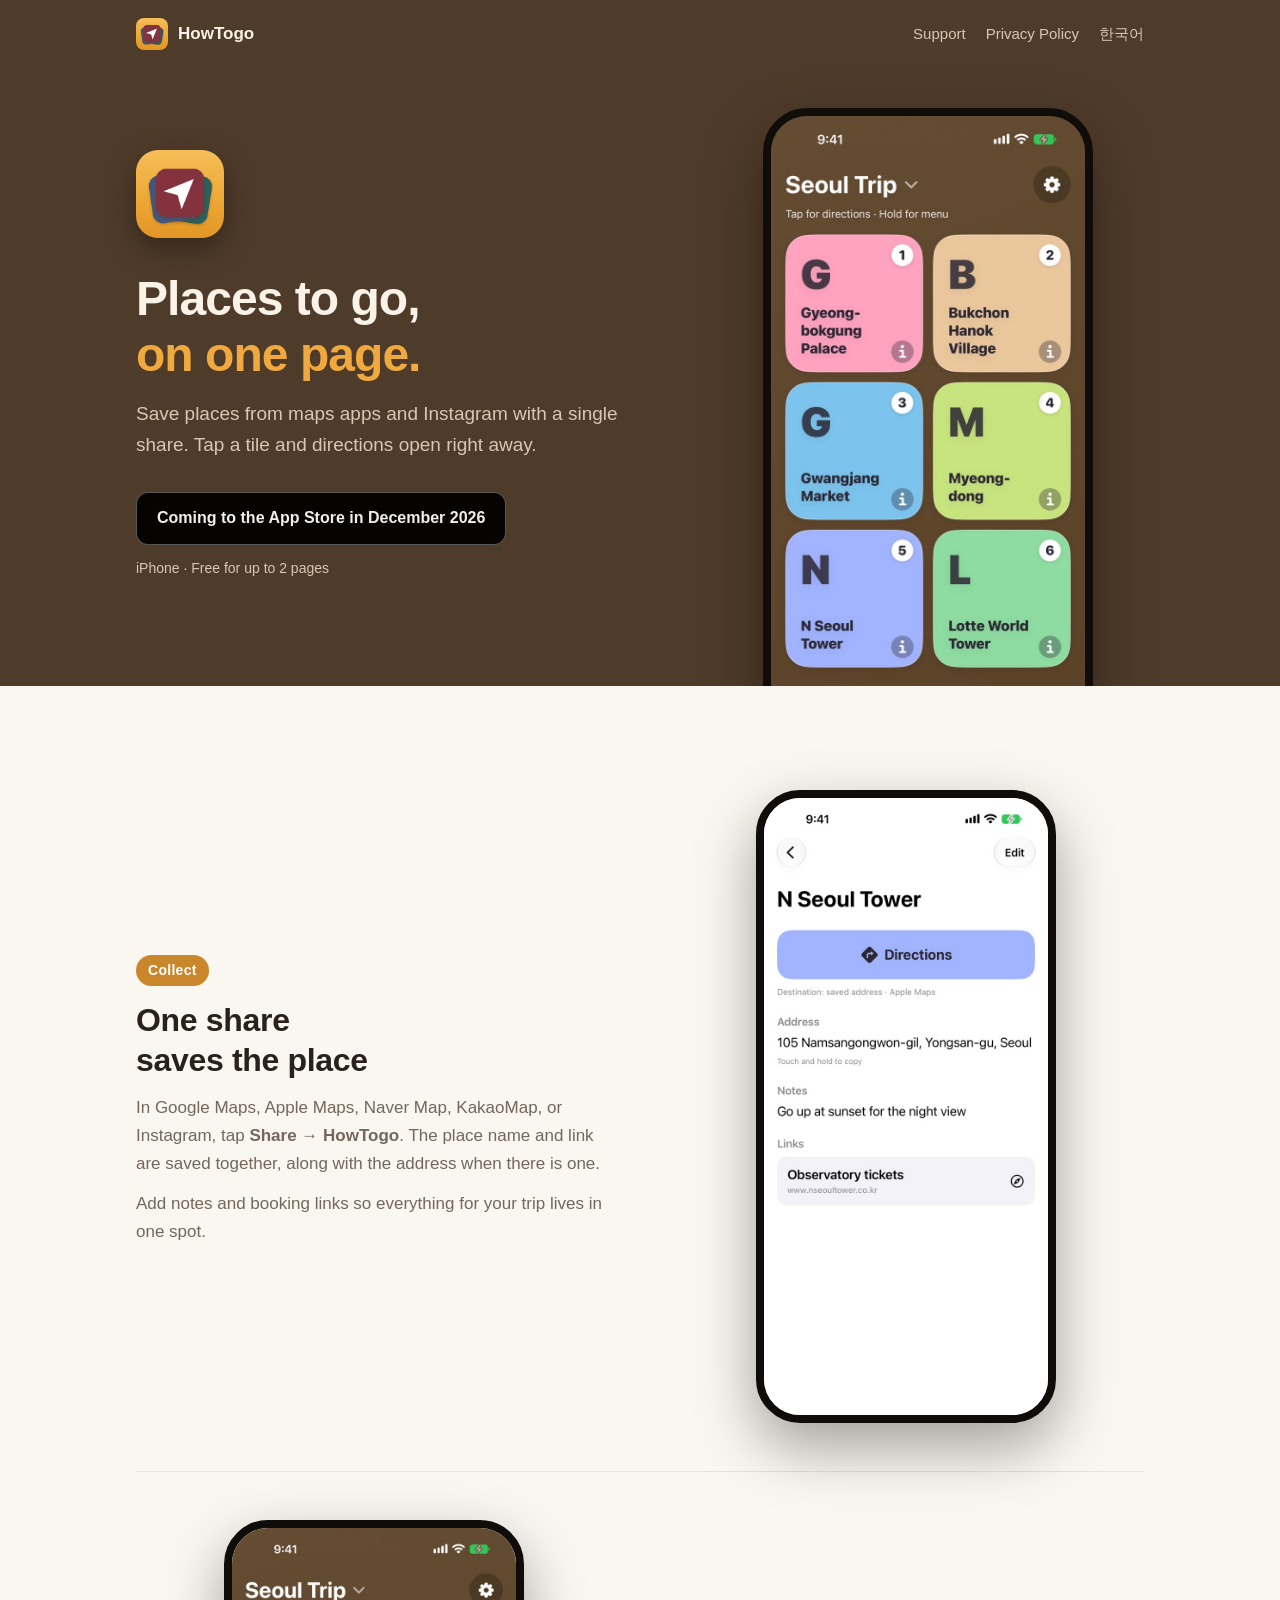
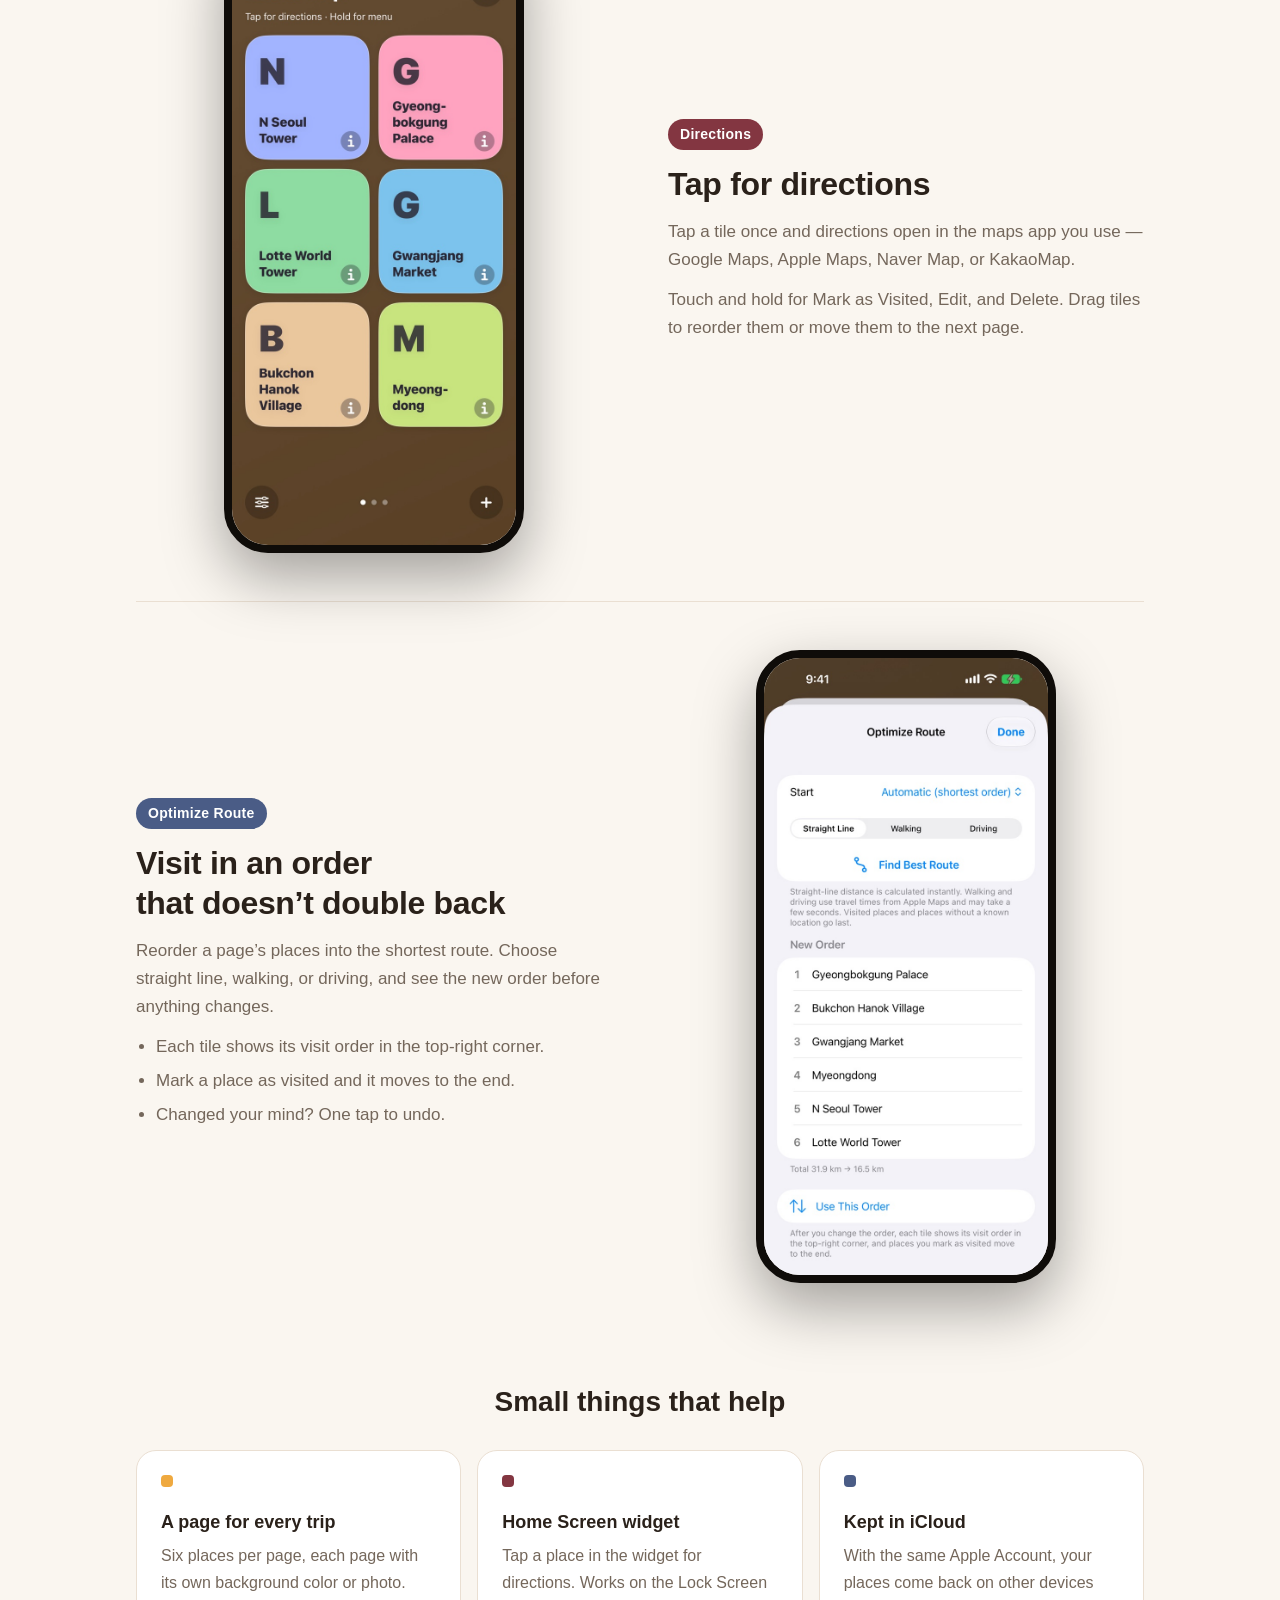
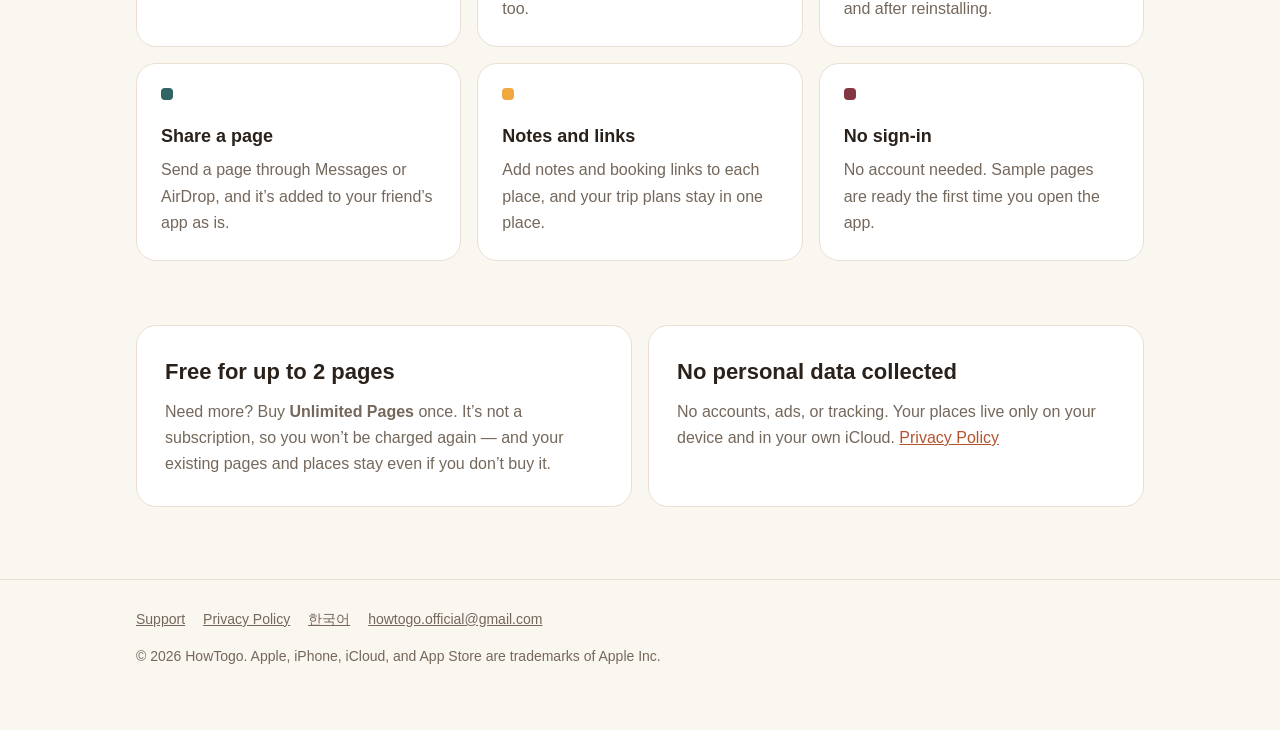
==== commit 959f33e3: "소개 페이지 출시 문구를 'App Store 2026년 12월 출시'로 변경 (한국어·영어) Co-Authored-By: Claude Opus 5.5 <noreply@anthrop" ====
--- a/en/index.html
+++ b/en/index.html
@@ -37,7 +37,7 @@
         <h1>Places to go,<br><span class="accent">on one page.</span></h1>
         <p class="lead">Save places from maps apps and Instagram with a single share. Tap a tile and directions open right away.</p>
         <!-- After launch: replace with Apple's official "Download on the App Store" badge and link to the app -->
-        <a class="store-badge" aria-disabled="true">Coming soon to the App Store</a>
+        <a class="store-badge" aria-disabled="true">Coming to the App Store in December 2026</a>
         <p class="hero-note">iPhone · Free for up to 2 pages</p>
       </div>
       <div class="hero-shot">
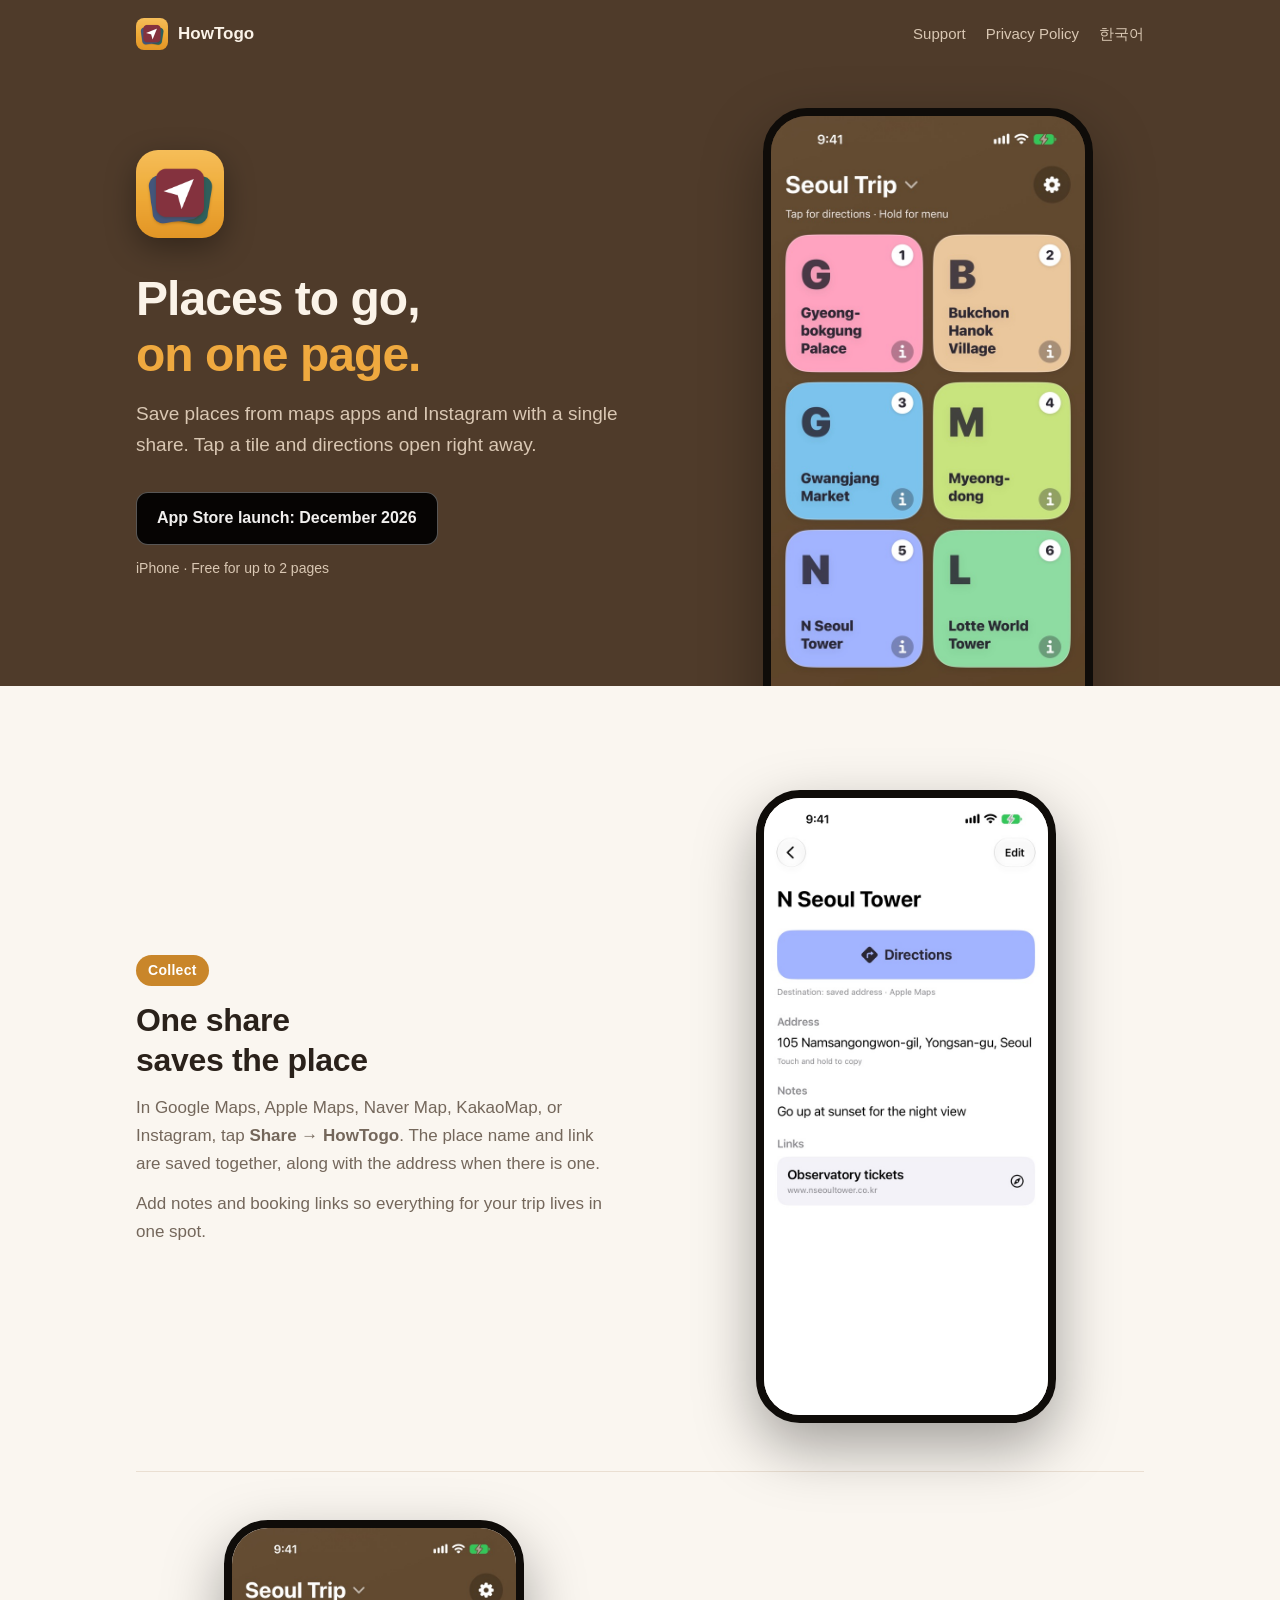
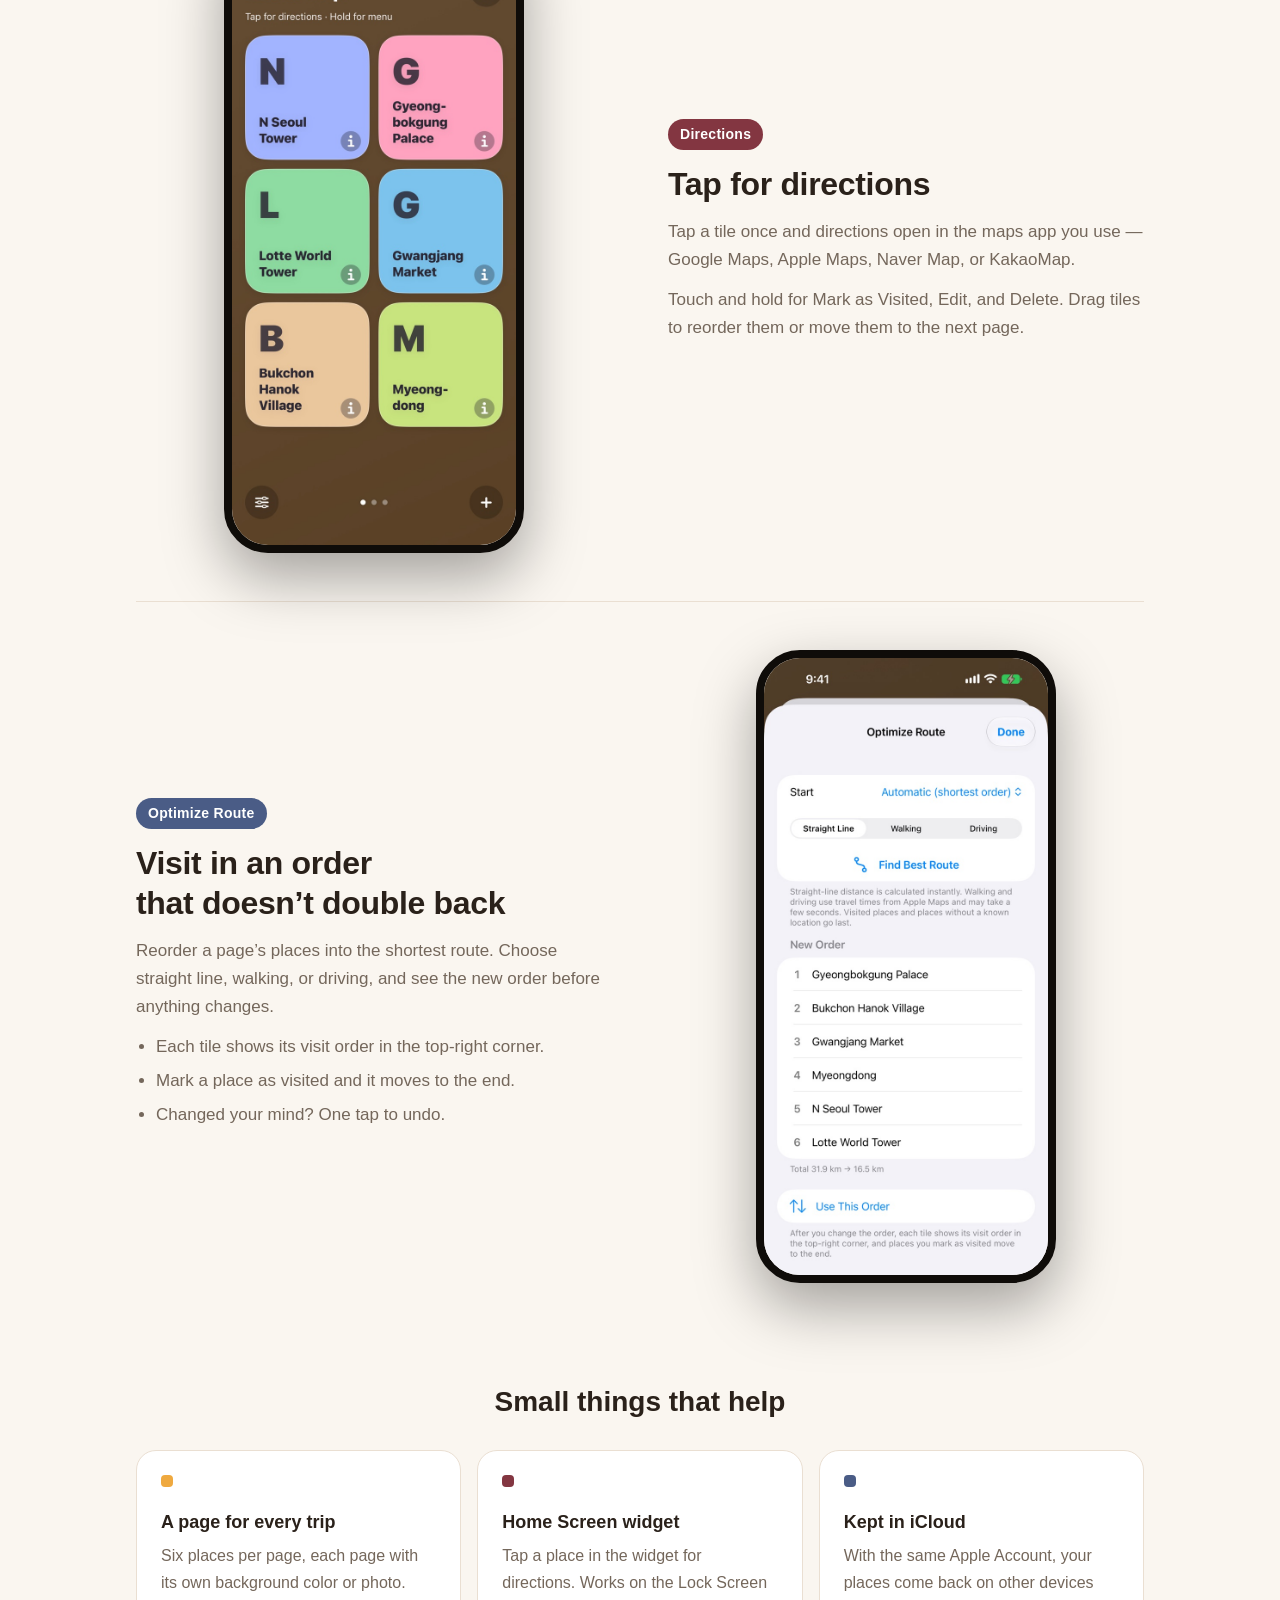
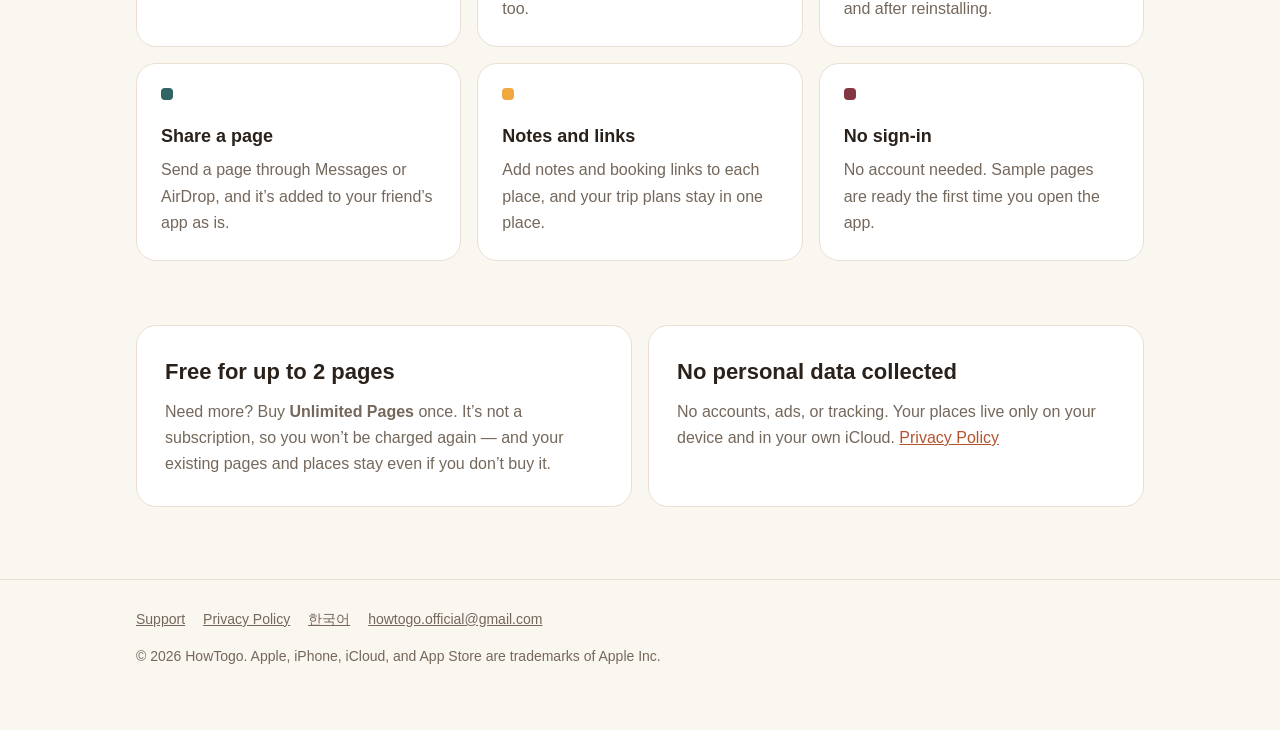
==== commit 6e374e16: "영문 소개 페이지 출시 문구를 한 줄에 들어가게 줄임 (App Store launch: December 2026) Co-Authored-By: Claude Opus 5.5 <nor" ====
--- a/en/index.html
+++ b/en/index.html
@@ -37,7 +37,7 @@
         <h1>Places to go,<br><span class="accent">on one page.</span></h1>
         <p class="lead">Save places from maps apps and Instagram with a single share. Tap a tile and directions open right away.</p>
         <!-- After launch: replace with Apple's official "Download on the App Store" badge and link to the app -->
-        <a class="store-badge" aria-disabled="true">Coming to the App Store in December 2026</a>
+        <a class="store-badge" aria-disabled="true">App Store launch: December 2026</a>
         <p class="hero-note">iPhone · Free for up to 2 pages</p>
       </div>
       <div class="hero-shot">
